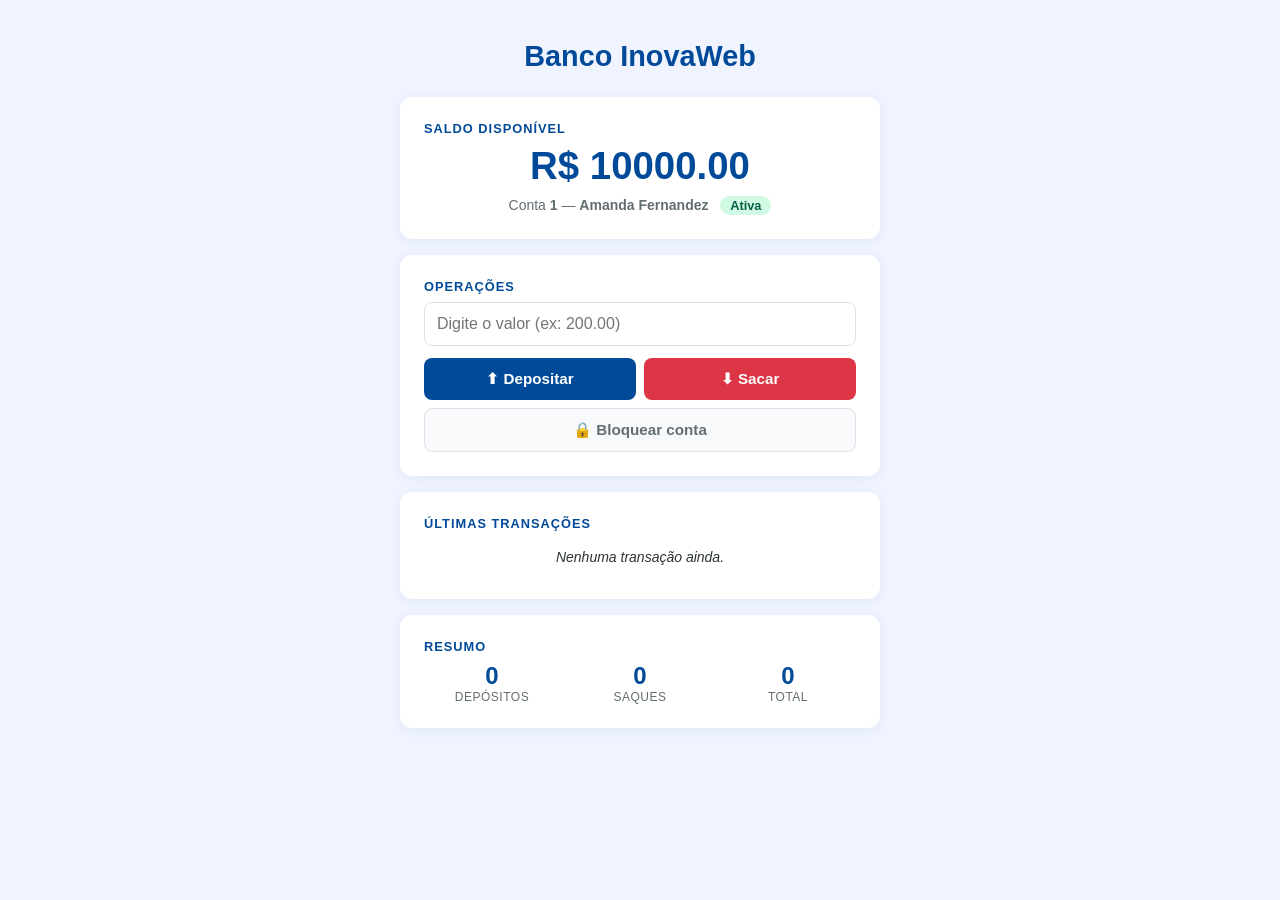
==== Aula 12/index.html @ 9406ffe1 "aula 12" ====
<html lang="pt-br">

<head>
  <meta charset="UTF-8">
  <meta name="viewport" content="width=device-width, initial-scale=1.0">
  <title>Banco InovaWeb</title>
    <link rel="stylesheet" href="style.css">
<body>
  <h1>Banco InovaWeb</h1>

  <div class="container">

    <!-- ── Card de Saldo ──────────────────────────────────── -->
    <div class="card">
      <h2>Saldo disponível</h2>
      <!--
        DOM — LEITURA E ESCRITA DE TEXTO
        ─────────────────────────────────
        id="saldo" → vamos selecionar com querySelector('#saldo')
        e atualizar com .textContent toda vez que o saldo mudar.
        É o equivalente visual do console.log do saldo.
      -->
      <div id="saldo">R$ 10000.00</div>
      <p class="info-conta">
        Conta <strong id="numero-conta">1</strong> —
        <strong id="titular">Amanda Fernandez</strong> &nbsp;
        <!--
          id="status-conta" → vamos alternar as classes
          .status-ativa e .status-bloqueada via classList
          quando bloquearConta() for chamada.
        -->
        <span id="status-conta" class="status-ativa">Ativa</span>
      </p>
    </div>

    <!-- ── Card de Operações ──────────────────────────────── -->
    <div class="card">
      <h2>Operações</h2>
      <!--
        DOM — LENDO VALOR DE INPUT
        ───────────────────────────
        id="campo-valor" → dentro dos eventos de clique,
        vamos ler o valor digitado com:
          const valor = Number(document.querySelector('#campo-valor').value)
        Equivale ao parâmetro que antes passávamos direto: depositar(500)
      -->
      <input type="number" id="campo-valor" placeholder="Digite o valor (ex: 200.00)" min="0" step="0.01">

      <div class="botoes">
        <!--
          DOM — EVENTOS DE CLIQUE
          ────────────────────────
          Esses botões vão receber addEventListener('click', ...)
          que chama depositar() e sacar() com o valor do input.
          No banco.js original chamávamos direto: depositar(500)
          Agora o valor vem do campo digitado pelo usuário.
        -->
        <button id="btn-depositar">⬆ Depositar</button>
        <button id="btn-sacar">⬇ Sacar</button>
      </div>

      <!--
        DOM — EXIBINDO FEEDBACK NA TELA
        ────────────────────────────────
        id="mensagem" → substitui os console.log de sucesso e erro.
        Vamos mostrar/esconder esse elemento e trocar seu texto
        e classe (msg-sucesso / msg-erro) conforme o resultado.
      -->
      <div id="mensagem"></div>

      <button id="btn-bloquear">🔒 Bloquear conta</button>
    </div>

    <!-- ── Card de Histórico ──────────────────────────────── -->
    <div class="card">
      <h2>Últimas transações</h2>
      <!--
        DOM — CRIANDO ELEMENTOS DINAMICAMENTE
        ───────────────────────────────────────
        id="lista-historico" → cada vez que historico.push() for chamado
        no banco.js, também vamos criar um <li> com createElement
        e adicioná-lo aqui com appendChild ou insertBefore.
        Equivale ao console.log do histórico.
      -->
      <ul id="lista-historico">
        <li class="historico-vazio">Nenhuma transação ainda.</li>
      </ul>
    </div>

    <!-- ── Card de Resumo ─────────────────────────────────── -->
    <div class="card">
      <h2>Resumo</h2>
      <!--
        DOM — ATUALIZANDO MÚLTIPLOS ELEMENTOS
        ───────────────────────────────────────
        Cada contador do verResumo() tem um elemento correspondente.
        Em vez de console.log, vamos atualizar o textContent de cada um.
      -->
      <div class="resumo-grid">
        <div class="resumo-item">
          <span id="total-depositos">0</span>
          <span>Depósitos</span>
        </div>
        <div class="resumo-item">
          <span id="total-saques">0</span>
          <span>Saques</span>
        </div>
        <div class="resumo-item">
          <span id="total-transacoes">0</span>
          <span>Total</span>
        </div>
      </div>
    </div>

  </div>

  <script src="banco.js"></script>

</body>

</html>
---- Aula 12/style.css ----
* {
    margin: 0;
    padding: 0;
    box-sizing: border-box;
  }
  
  body {
    font-family: sans-serif;
    background: #f0f4ff;
    min-height: 100vh;
    padding: 40px 20px;
  }
  
  h1 {
    text-align: center;
    color: #004a99;
    font-size: 1.8rem;
    margin-bottom: 24px;
  }
  
  .container {
    max-width: 480px;
    margin: 0 auto;
    display: flex;
    flex-direction: column;
    gap: 16px;
  }
  
  .card {
    background: white;
    border-radius: 12px;
    padding: 24px;
    box-shadow: 0 2px 12px rgba(0, 74, 153, 0.08);
  }
  
  .card h2 {
    color: #004a99;
    font-size: 0.8rem;
    text-transform: uppercase;
    letter-spacing: 1px;
    margin-bottom: 8px;
  }
  
  /* Card de saldo */
  #saldo {
    font-size: 2.4rem;
    font-weight: bold;
    color: #004a99;
    text-align: center;
    margin: 8px 0;
  }
  
  .info-conta {
    text-align: center;
    color: #636e72;
    font-size: 0.875rem;
  }
  
  /* Status da conta */
  #status-conta {
    display: inline-block;
    padding: 2px 10px;
    border-radius: 20px;
    font-size: 0.8rem;
    font-weight: bold;
  }
  
  .status-ativa {
    background: #d1fae5;
    color: #065f46;
  }
  
  .status-bloqueada {
    background: #fee2e2;
    color: #991b1b;
  }
  
  /* Operações */
  input[type="number"] {
    width: 100%;
    padding: 12px;
    border: 1px solid #dee2e6;
    border-radius: 8px;
    font-size: 1rem;
    margin-bottom: 12px;
    outline: none;
    transition: border-color 0.2s;
  }
  
  input[type="number"]:focus {
    border-color: #004a99;
  }
  
  .botoes {
    display: flex;
    gap: 8px;
  }
  
  button {
    flex: 1;
    padding: 12px;
    border: none;
    border-radius: 8px;
    font-size: 0.95rem;
    font-weight: bold;
    cursor: pointer;
    transition: opacity 0.2s;
  }
  
  button:hover { opacity: 0.85; }
  
  #btn-depositar { background: #004a99; color: white; }
  #btn-sacar     { background: #dc3545; color: white; }
  #btn-bloquear  {
    width: 100%;
    background: #f8f9fa;
    color: #636e72;
    border: 1px solid #dee2e6;
    margin-top: 8px;
  }
  
  /* Mensagem de feedback */
  #mensagem {
    min-height: 40px;
    margin-top: 12px;
    padding: 10px 14px;
    border-radius: 8px;
    font-size: 0.9rem;
    display: none; /* escondido por padrão */
  }
  
  .msg-sucesso {
    background: #d1fae5;
    color: #065f46;
  }
  
  .msg-erro {
    background: #fee2e2;
    color: #991b1b;
  }
  
  /* Histórico */
  #lista-historico {
    list-style: none;
    padding: 0;
    margin: 0;
    max-height: 200px;
    overflow-y: auto;
  }
  
  #lista-historico li {
    padding: 10px 0;
    border-bottom: 1px solid #f0f4ff;
    font-size: 0.875rem;
    color: #2d3436;
  }
  
  #lista-historico li:last-child {
    border-bottom: none;
  }
  
  .historico-vazio {
    color: #b2bec3;
    font-style: italic;
    text-align: center;
    padding: 16px 0;
  }
  
  /* Resumo */
  .resumo-grid {
    display: grid;
    grid-template-columns: 1fr 1fr 1fr;
    gap: 12px;
    text-align: center;
  }
  
  .resumo-item span:first-child {
    display: block;
    font-size: 1.5rem;
    font-weight: bold;
    color: #004a99;
  }
  
  .resumo-item span:last-child {
    font-size: 0.75rem;
    color: #636e72;
    text-transform: uppercase;
    letter-spacing: 0.5px;
  }
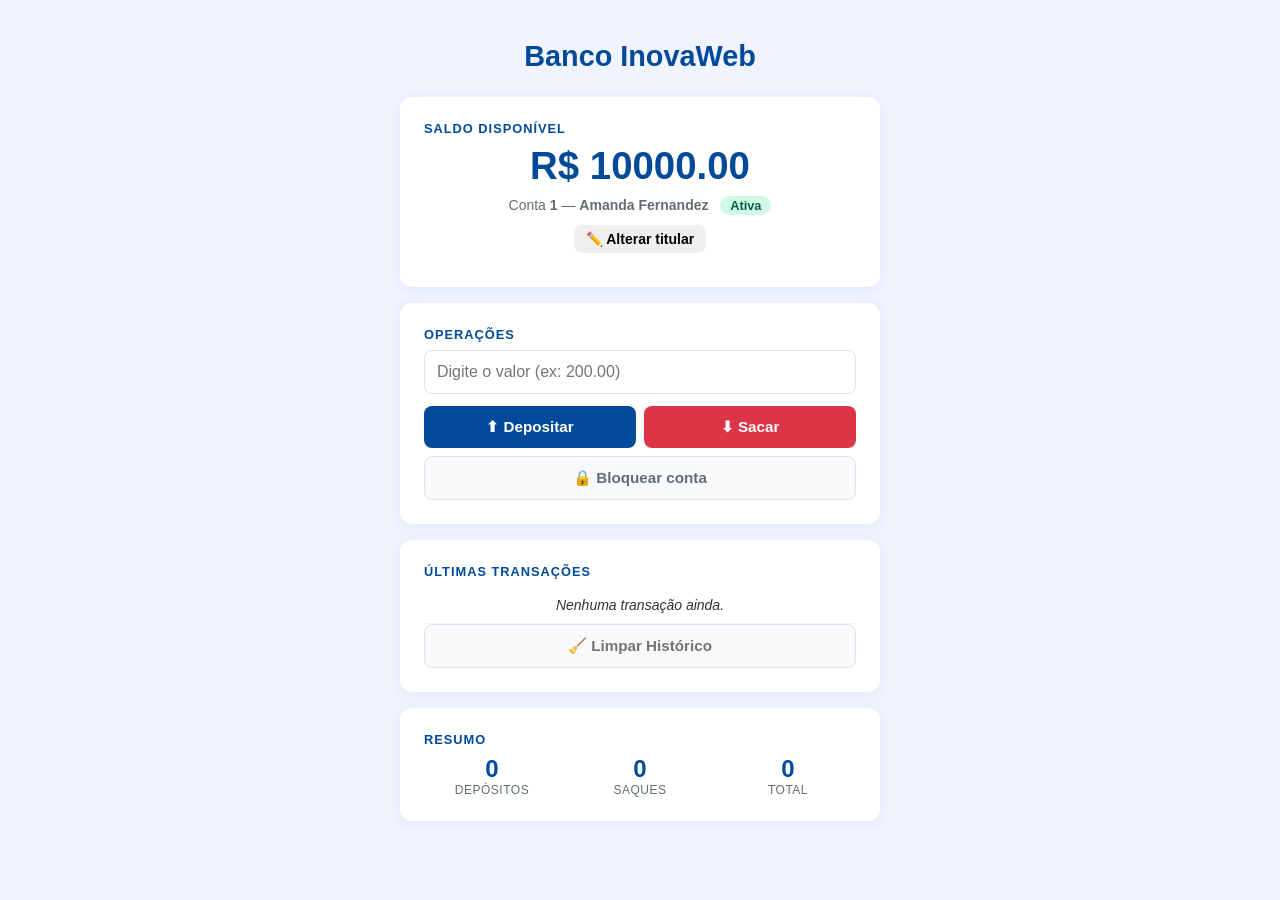
==== commit 6bf25d63: "javascript novo" ====
--- a/Aula 12/index.html
+++ b/Aula 12/index.html
@@ -21,15 +21,17 @@
         É o equivalente visual do console.log do saldo.
       -->
       <div id="saldo">R$ 10000.00</div>
-      <p class="info-conta">
-        Conta <strong id="numero-conta">1</strong> —
+      <p class="info-conta"> Conta <strong id="numero-conta">1</strong> —
         <strong id="titular">Amanda Fernandez</strong> &nbsp;
+        <span id="status-conta" class="status-ativa">Ativa</span></p>
         <!--
           id="status-conta" → vamos alternar as classes
           .status-ativa e .status-bloqueada via classList
           quando bloquearConta() for chamada.
         -->
-        <span id="status-conta" class="status-ativa">Ativa</span>
+      
+      <button id="btn-editar-titular">✏️ Alterar titular</button>
+        <input type="text" id="campo-titular" placeholder="Alterar titular" style="display: none;">
       </p>
     </div>
 
@@ -57,6 +59,7 @@
         -->
         <button id="btn-depositar">⬆ Depositar</button>
         <button id="btn-sacar">⬇ Sacar</button>
+       
       </div>
 
       <!--
@@ -82,9 +85,13 @@
         e adicioná-lo aqui com appendChild ou insertBefore.
         Equivale ao console.log do histórico.
       -->
+      
+
       <ul id="lista-historico">
         <li class="historico-vazio">Nenhuma transação ainda.</li>
       </ul>
+  
+      <button id="btn-limpar-historico"> 🧹 Limpar Histórico</button>
     </div>
 
     <!-- ── Card de Resumo ─────────────────────────────────── -->
@@ -114,7 +121,7 @@
 
   </div>
 
-  <script src="banco.js"></script>
+  <script src="banco2.js"></script>
 
 </body>
 
--- a/Aula 12/style.css
+++ b/Aula 12/style.css
@@ -18,7 +18,27 @@
     font-size: 1.8rem;
     margin-bottom: 24px;
   }
-  
+
+  #btn-editar-titular {
+    display: block;
+    margin: 10px auto; /* centraliza */
+    padding: 6px 12px; /* deixa mais fino */
+    font-size: 14px;
+    border-radius: 8px;
+    cursor: pointer;
+  }
+
+  input[type="text"] {
+    display: block;
+    margin: 10px auto;
+    padding: 6px;
+    font-size: 14px;
+    width: 180px; /* evita ficar enorme */
+    text-align: center;
+    border-radius: 8px;
+  }
+  
+
   .container {
     max-width: 480px;
     margin: 0 auto;
@@ -119,6 +139,13 @@
     border: 1px solid #dee2e6;
     margin-top: 8px;
   }
+
+  #btn-limpar-historico { 
+    width: 100%;
+    background: #f8f9fa;
+    border: 1px solid #dee2e6;
+    color: #737374;
+  }
   
   /* Mensagem de feedback */
   #mensagem {
@@ -156,7 +183,7 @@
     color: #2d3436;
   }
   
-  #lista-historico li:last-child {
+  #ultimas-transacoes li:last-child {
     border-bottom: none;
   }
   
@@ -165,6 +192,7 @@
     font-style: italic;
     text-align: center;
     padding: 16px 0;
+  
   }
   
   /* Resumo */
